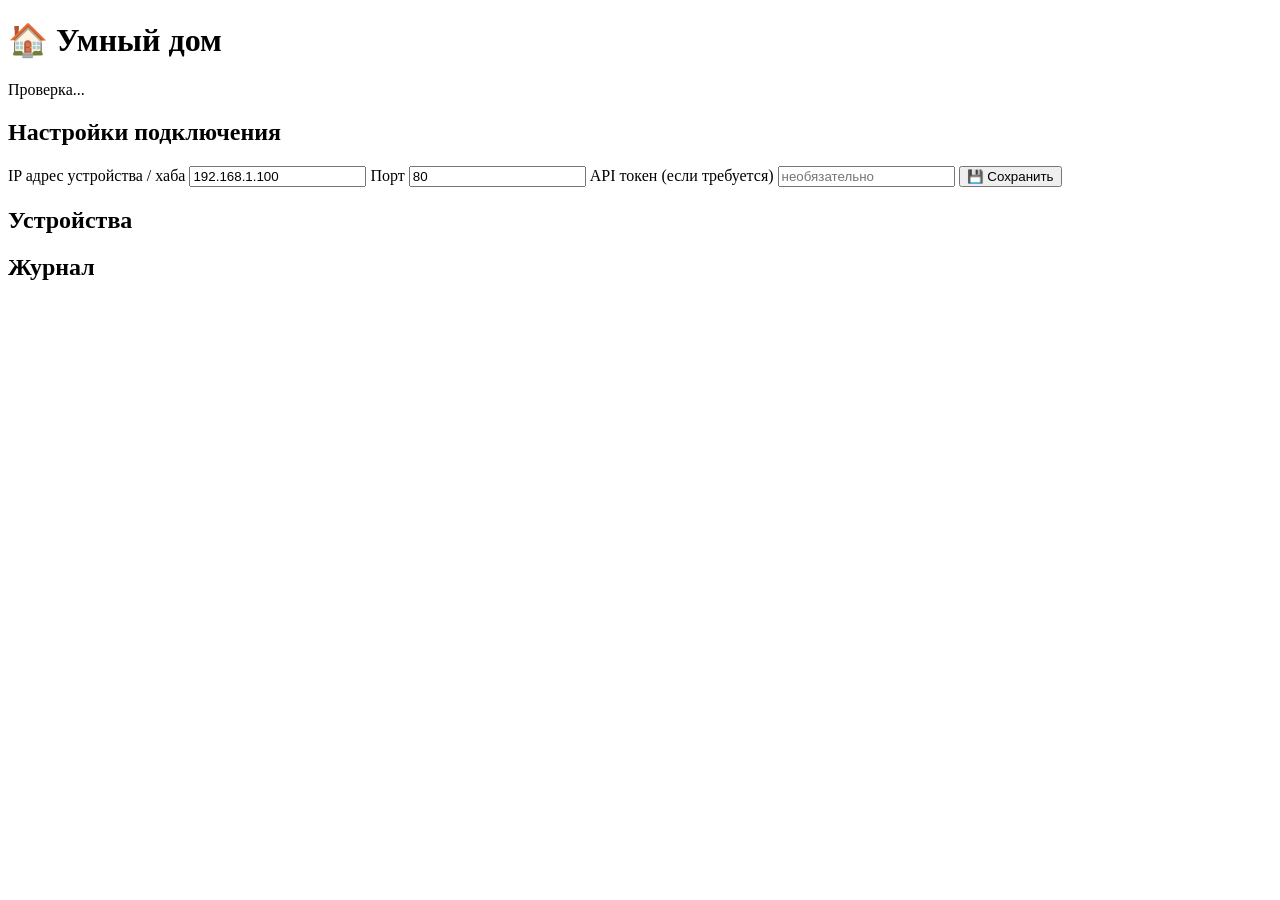
==== index.html @ fbb44e60 "Rename deepseek_html_20261117_51053c.html to index.html" ====
<!DOCTYPE html>
<html lang="ru">
<head>
    <meta charset="UTF-8">
    <meta name="viewport" content="width=device-width, initial-scale=1.0, maximum-scale=1.0, user-scalable=no">
    <meta name="theme-color" content="#1a1a2e">
    <meta name="apple-mobile-web-app-capable" content="yes">
    <title>Умный дом</title>
    <link rel="manifest" href="manifest.json">
    <link rel="stylesheet" href="style.css">
</head>
<body>
    <div class="app">
        <header class="header">
            <h1>🏠 Умный дом</h1>
            <div class="status" id="connectionStatus">
                <span class="dot"></span>
                <span>Проверка...</span>
            </div>
        </header>

        <section class="settings-card">
            <h2>Настройки подключения</h2>
            <label>IP адрес устройства / хаба</label>
            <input type="text" id="deviceIp" placeholder="192.168.1.100" value="192.168.1.100">
            <label>Порт</label>
            <input type="number" id="devicePort" value="80">
            <label>API токен (если требуется)</label>
            <input type="password" id="apiToken" placeholder="необязательно">
            <button class="btn primary" onclick="saveSettings()">💾 Сохранить</button>
        </section>

        <section class="devices">
            <h2>Устройства</h2>
            <div id="deviceList"></div>
        </section>

        <section class="log">
            <h2>Журнал</h2>
            <div id="logBox"></div>
        </section>
    </div>

    <script src="app.js"></script>
</body>
</html>
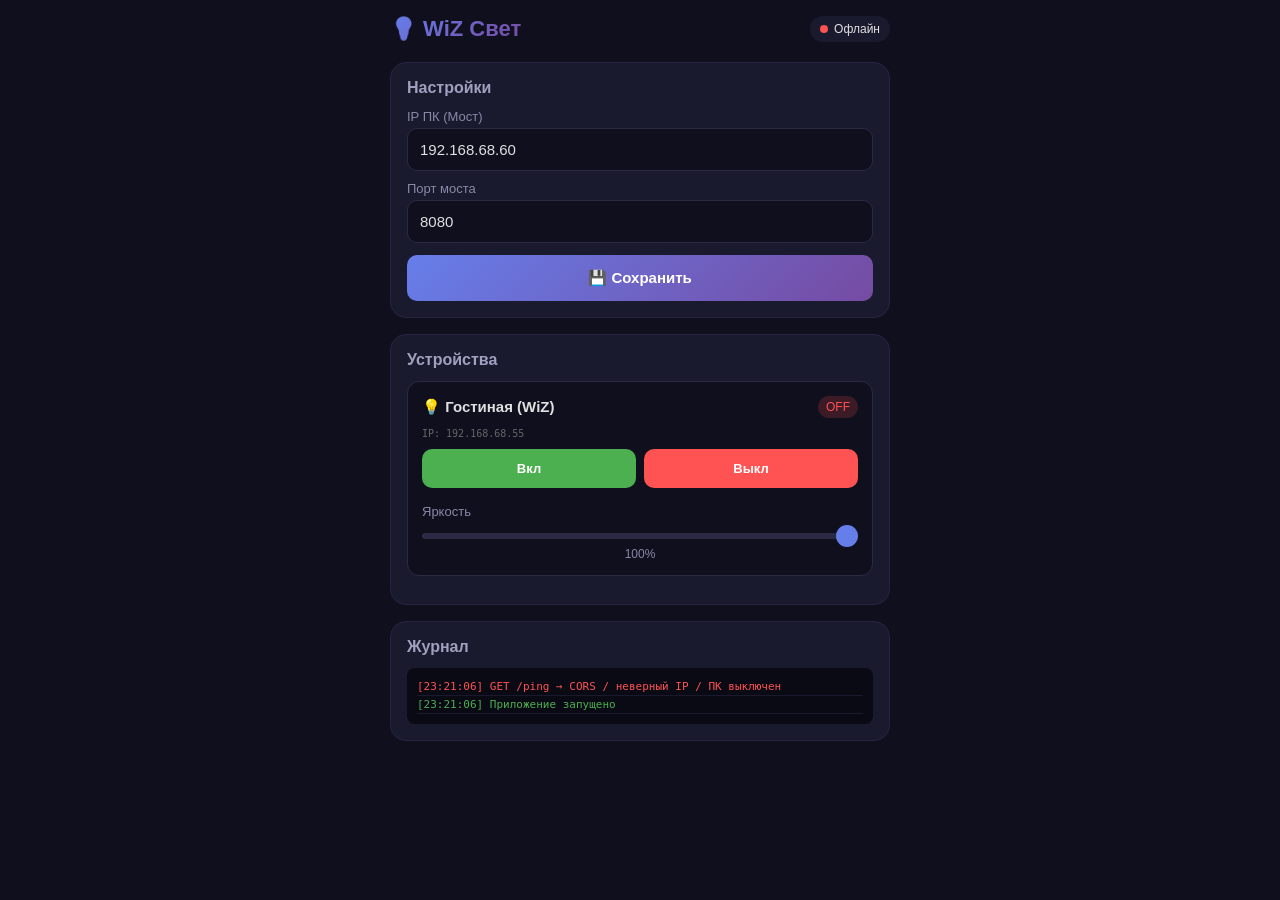
==== commit 7806e3ab: "Update index.html" ====
--- a/index.html
+++ b/index.html
@@ -4,15 +4,13 @@
     <meta charset="UTF-8">
     <meta name="viewport" content="width=device-width, initial-scale=1.0, maximum-scale=1.0, user-scalable=no">
     <meta name="theme-color" content="#1a1a2e">
-    <meta name="apple-mobile-web-app-capable" content="yes">
-    <title>Умный дом</title>
-    <link rel="manifest" href="manifest.json">
+    <title>WiZ Управление</title>
     <link rel="stylesheet" href="style.css">
 </head>
 <body>
     <div class="app">
         <header class="header">
-            <h1>🏠 Умный дом</h1>
+            <h1>💡 WiZ Свет</h1>
             <div class="status" id="connectionStatus">
                 <span class="dot"></span>
                 <span>Проверка...</span>
@@ -20,13 +18,11 @@
         </header>
 
         <section class="settings-card">
-            <h2>Настройки подключения</h2>
-            <label>IP адрес устройства / хаба</label>
-            <input type="text" id="deviceIp" placeholder="192.168.1.100" value="192.168.1.100">
-            <label>Порт</label>
-            <input type="number" id="devicePort" value="80">
-            <label>API токен (если требуется)</label>
-            <input type="password" id="apiToken" placeholder="необязательно">
+            <h2>Настройки</h2>
+            <label>IP ПК (Мост)</label>
+            <input type="text" id="bridgeIp" value="192.168.68.60">
+            <label>Порт моста</label>
+            <input type="number" id="bridgePort" value="8080">
             <button class="btn primary" onclick="saveSettings()">💾 Сохранить</button>
         </section>
 
@@ -40,7 +36,6 @@
             <div id="logBox"></div>
         </section>
     </div>
-
     <script src="app.js"></script>
 </body>
 </html>
--- a/style.css
+++ b/style.css
@@ -0,0 +1,225 @@
+* {
+    margin: 0;
+    padding: 0;
+    box-sizing: border-box;
+    -webkit-tap-highlight-color: transparent;
+}
+
+body {
+    font-family: -apple-system, BlinkMacSystemFont, 'Segoe UI', Roboto, sans-serif;
+    background: #0f0f1e;
+    color: #e0e0e0;
+    min-height: 100vh;
+    padding: 16px;
+    padding-bottom: 80px;
+}
+
+.app {
+    max-width: 500px;
+    margin: 0 auto;
+}
+
+.header {
+    display: flex;
+    justify-content: space-between;
+    align-items: center;
+    margin-bottom: 20px;
+}
+
+.header h1 {
+    font-size: 22px;
+    background: linear-gradient(135deg, #667eea, #764ba2);
+    -webkit-background-clip: text;
+    -webkit-text-fill-color: transparent;
+}
+
+.status {
+    display: flex;
+    align-items: center;
+    gap: 6px;
+    font-size: 12px;
+    padding: 6px 10px;
+    background: #1a1a2e;
+    border-radius: 20px;
+}
+
+.dot {
+    width: 8px;
+    height: 8px;
+    border-radius: 50%;
+    background: #ff5252;
+    animation: pulse 2s infinite;
+}
+
+.dot.online { background: #4caf50; animation: none; }
+.dot.offline { background: #ff5252; }
+
+@keyframes pulse {
+    0%, 100% { opacity: 1; }
+    50% { opacity: 0.4; }
+}
+
+.settings-card, .devices, .log {
+    background: #1a1a2e;
+    border-radius: 16px;
+    padding: 16px;
+    margin-bottom: 16px;
+    border: 1px solid #252540;
+}
+
+h2 {
+    font-size: 16px;
+    margin-bottom: 12px;
+    color: #a0a0c0;
+}
+
+label {
+    display: block;
+    font-size: 13px;
+    color: #8888a8;
+    margin: 10px 0 4px;
+}
+
+input {
+    width: 100%;
+    padding: 12px;
+    background: #0f0f1e;
+    border: 1px solid #2a2a45;
+    border-radius: 10px;
+    color: #e0e0e0;
+    font-size: 15px;
+    outline: none;
+}
+
+input:focus {
+    border-color: #667eea;
+}
+
+.btn {
+    width: 100%;
+    padding: 14px;
+    border: none;
+    border-radius: 10px;
+    font-size: 15px;
+    font-weight: 600;
+    cursor: pointer;
+    margin-top: 12px;
+    transition: transform 0.1s;
+}
+
+.btn:active { transform: scale(0.97); }
+
+.btn.primary {
+    background: linear-gradient(135deg, #667eea, #764ba2);
+    color: white;
+}
+
+.device-card {
+    background: #0f0f1e;
+    border-radius: 12px;
+    padding: 14px;
+    margin-bottom: 12px;
+    border: 1px solid #2a2a45;
+}
+
+.device-header {
+    display: flex;
+    justify-content: space-between;
+    align-items: center;
+    margin-bottom: 10px;
+}
+
+.device-name {
+    font-weight: 600;
+    font-size: 15px;
+}
+
+.device-id {
+    font-size: 10px;
+    color: #666;
+    font-family: monospace;
+    word-break: break-all;
+    margin-bottom: 10px;
+}
+
+.device-state {
+    font-size: 12px;
+    padding: 4px 8px;
+    border-radius: 12px;
+    background: #2a2a45;
+}
+
+.device-state.on {
+    background: #4caf5030;
+    color: #4caf50;
+}
+
+.device-state.off {
+    background: #ff525230;
+    color: #ff5252;
+}
+
+.controls {
+    display: grid;
+    grid-template-columns: 1fr 1fr;
+    gap: 8px;
+}
+
+.controls .btn {
+    margin-top: 0;
+    padding: 12px;
+    font-size: 13px;
+}
+
+.btn.on-btn { background: #4caf50; color: white; }
+.btn.off-btn { background: #ff5252; color: white; }
+
+.brightness {
+    grid-column: 1 / -1;
+    margin-top: 8px;
+}
+
+.brightness label {
+    margin: 0 0 6px;
+}
+
+input[type="range"] {
+    width: 100%;
+    -webkit-appearance: none;
+    height: 6px;
+    background: #2a2a45;
+    border-radius: 3px;
+    padding: 0;
+    border: none;
+}
+
+input[type="range"]::-webkit-slider-thumb {
+    -webkit-appearance: none;
+    width: 22px;
+    height: 22px;
+    border-radius: 50%;
+    background: #667eea;
+    cursor: pointer;
+}
+
+.brightness-value {
+    text-align: center;
+    font-size: 12px;
+    color: #8888a8;
+    margin-top: 4px;
+}
+
+#logBox {
+    font-family: monospace;
+    font-size: 11px;
+    max-height: 200px;
+    overflow-y: auto;
+    background: #0a0a14;
+    padding: 10px;
+    border-radius: 8px;
+    color: #8888a8;
+}
+
+.log-line { padding: 2px 0; border-bottom: 1px solid #1a1a2e; }
+.log-line.ok { color: #4caf50; }
+.log-line.err { color: #ff5252; }
